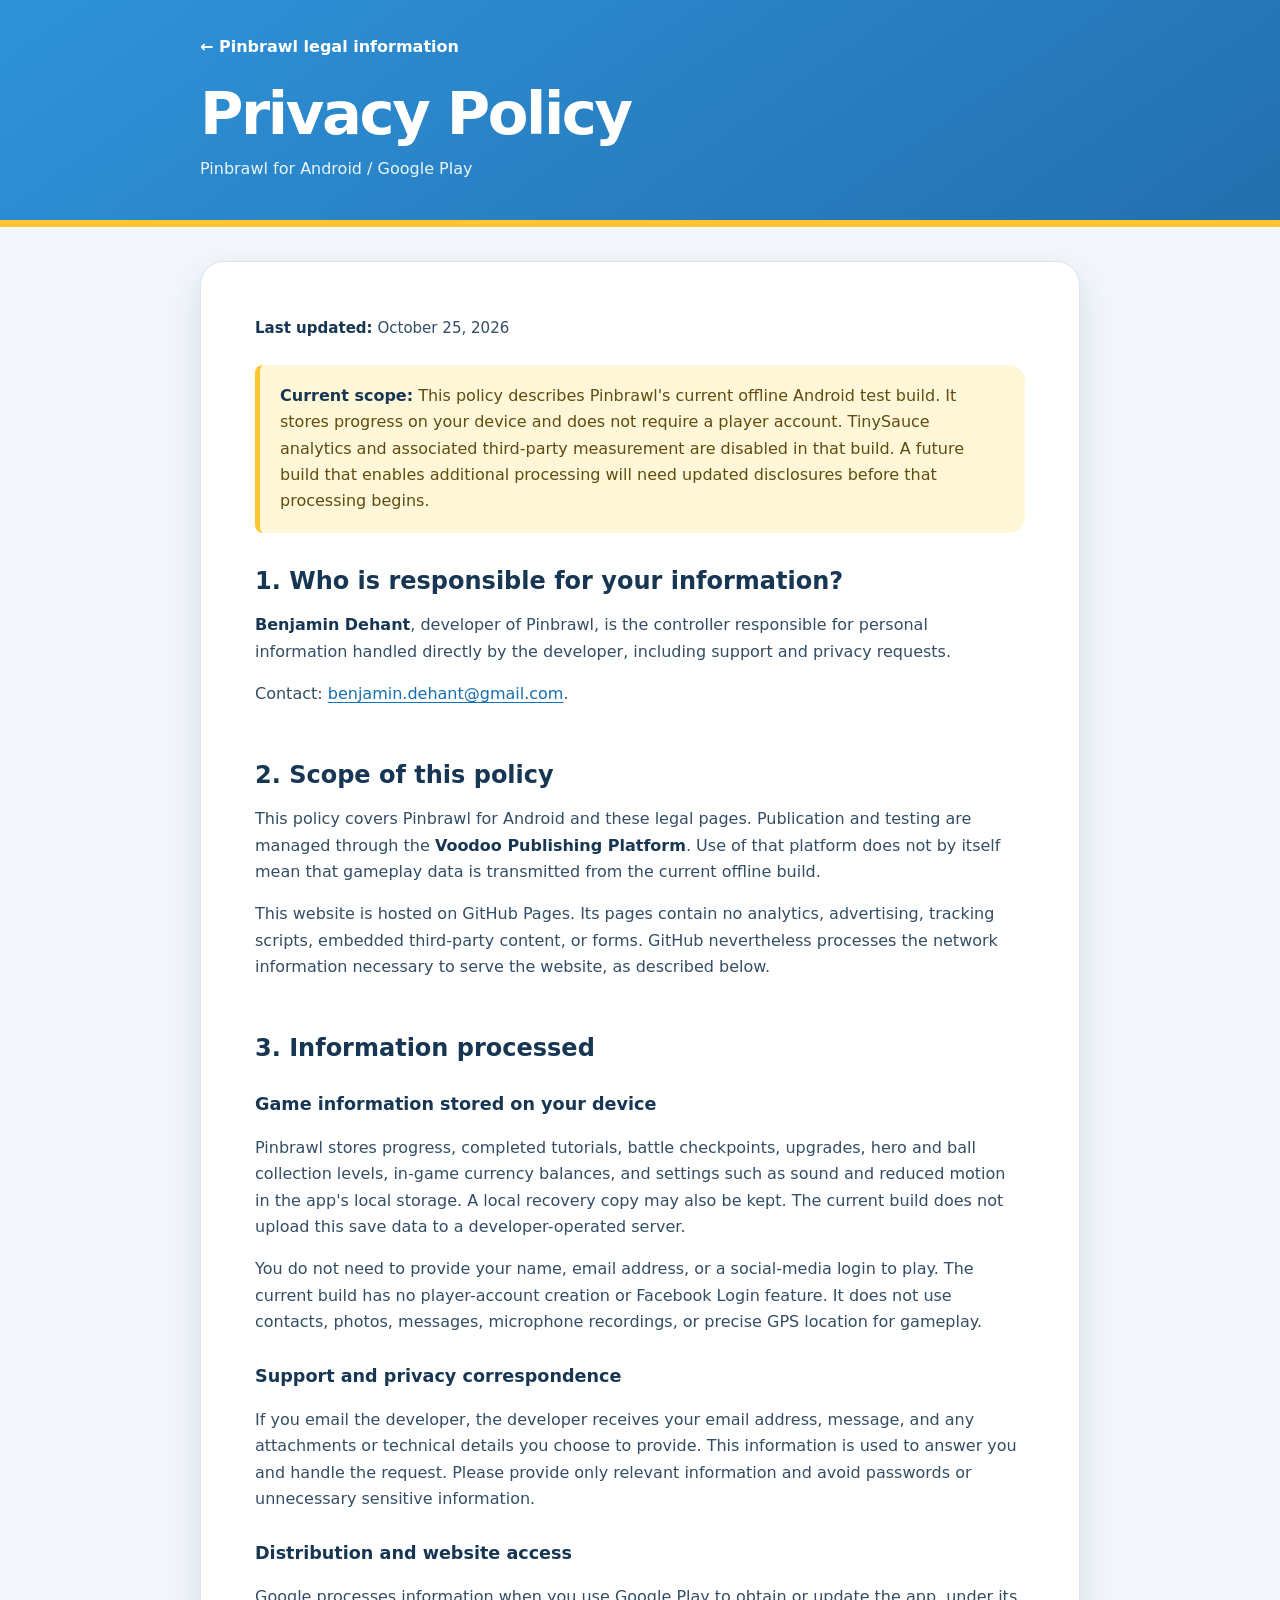
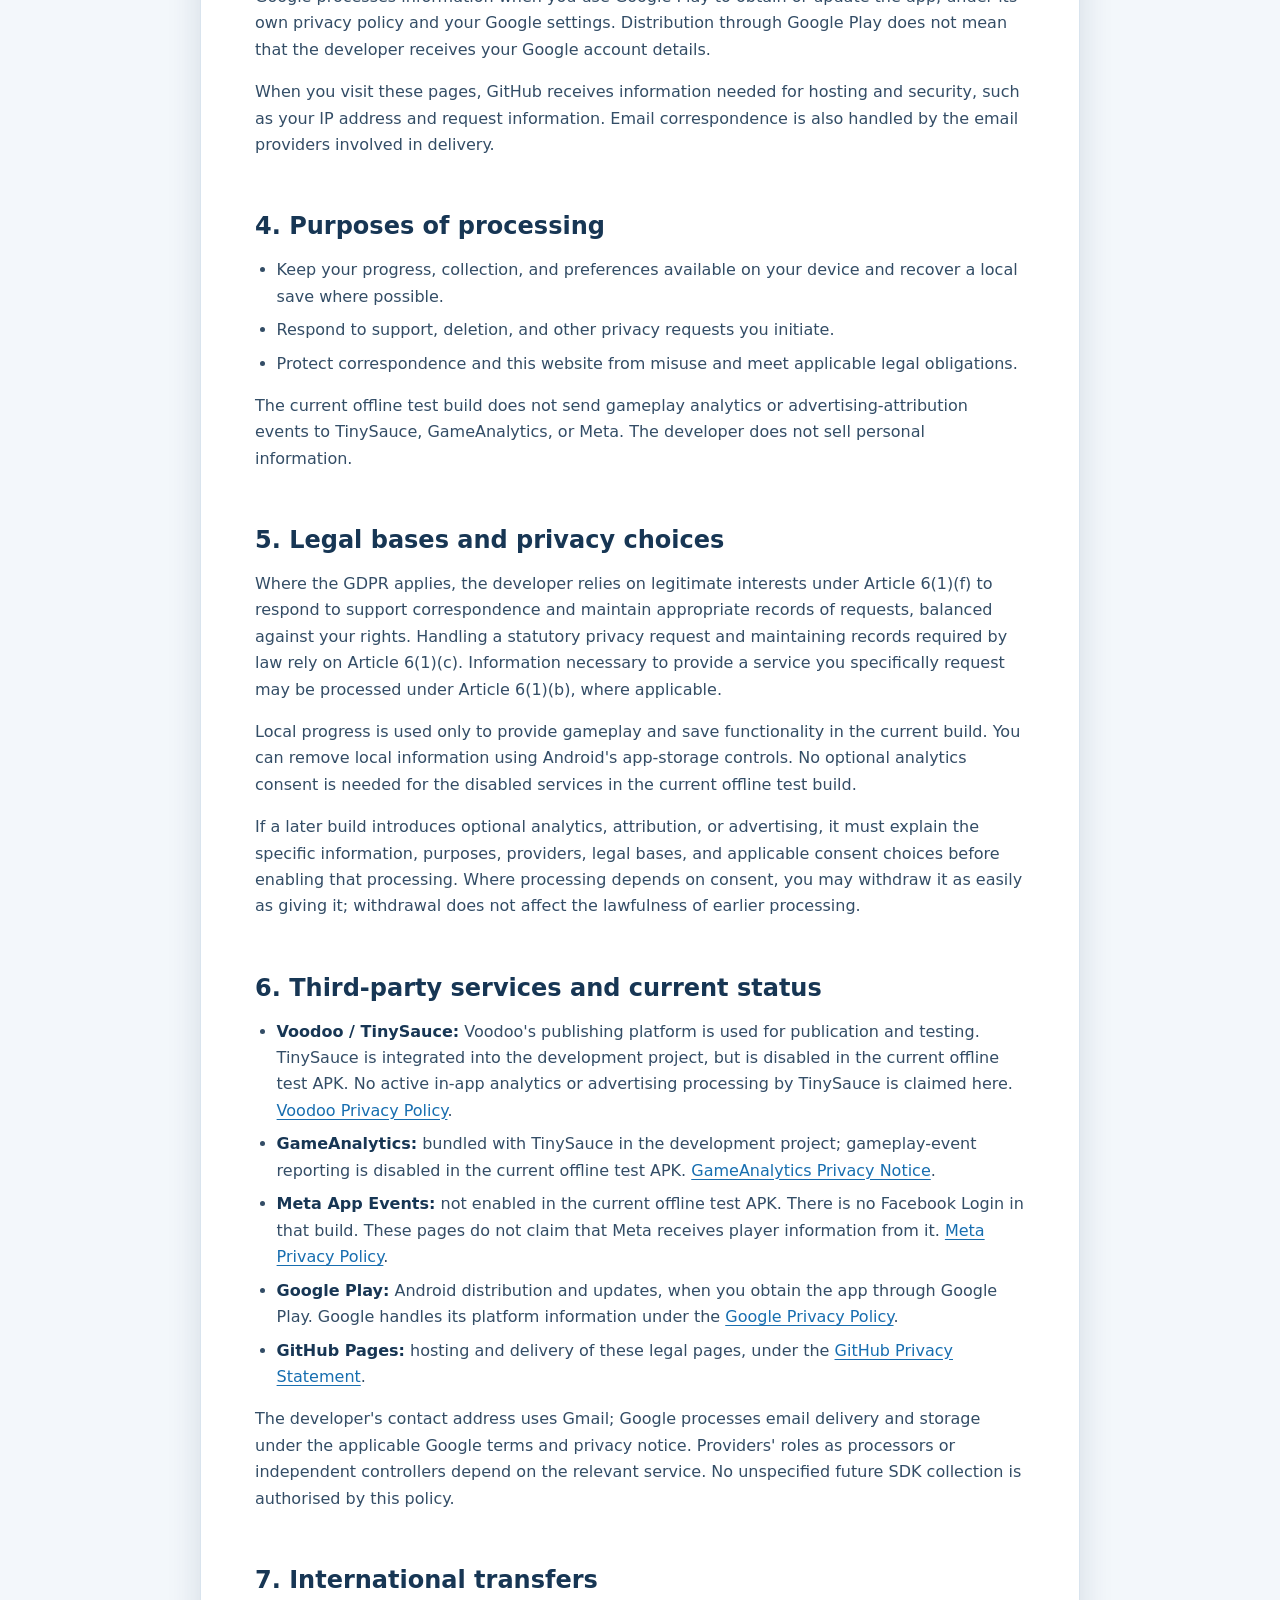
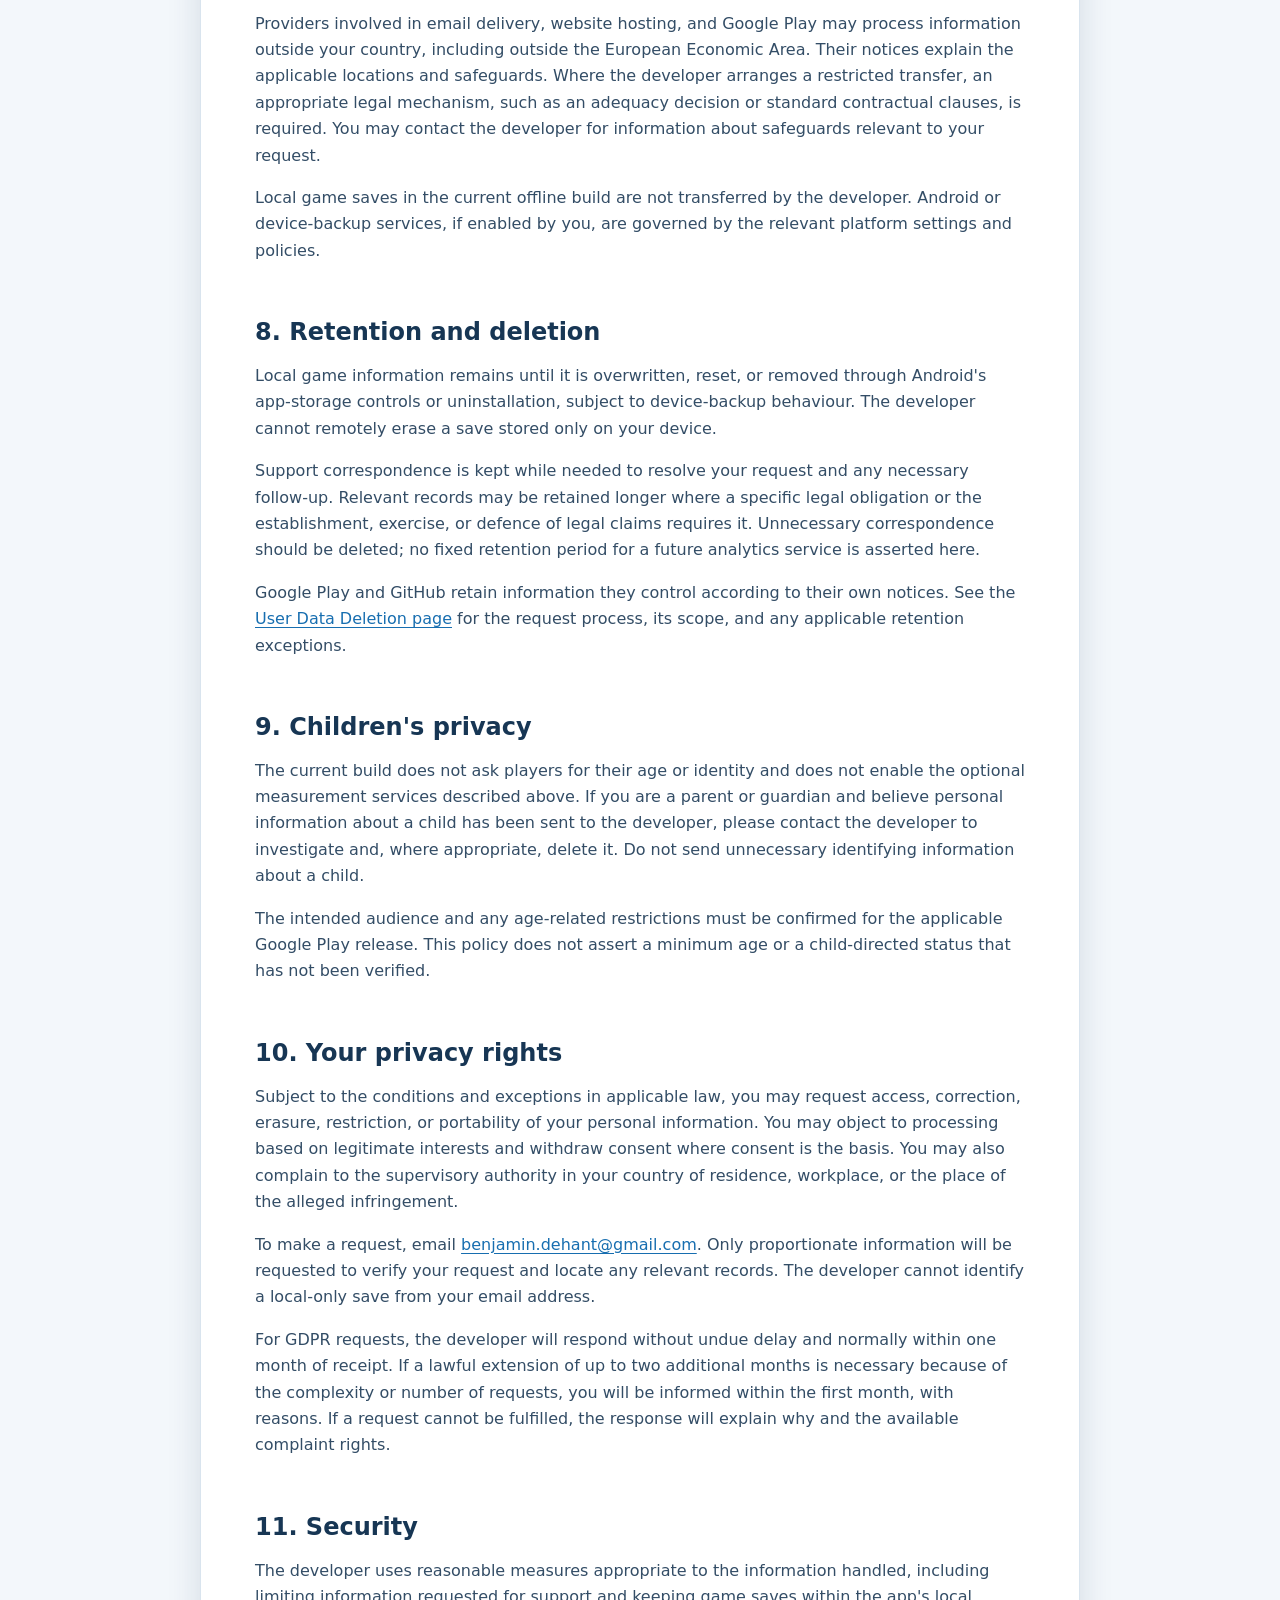
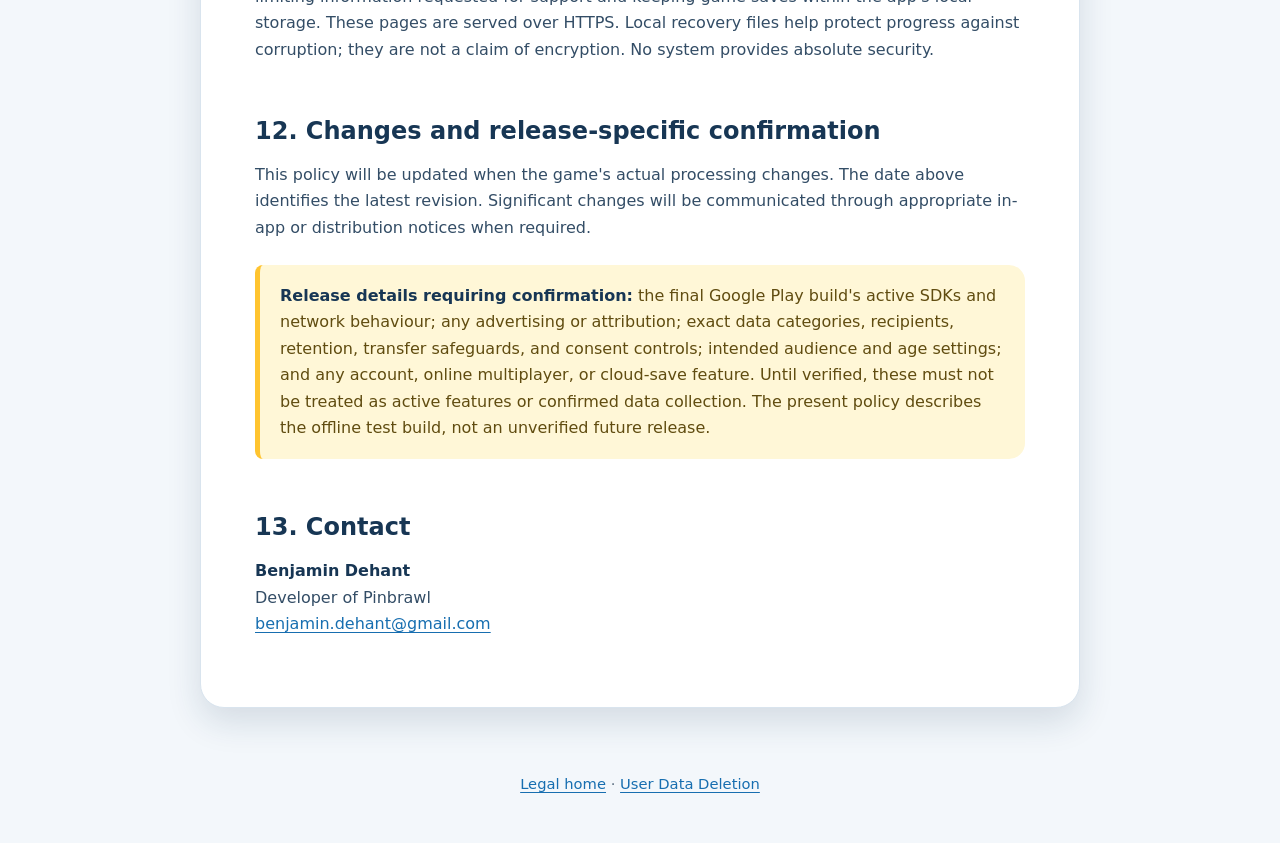
==== privacy/index.html @ a6e60c2f "Add Pinbrawl legal home, privacy policy and data deletion pages" ====
<!doctype html>
<html lang="en">
<head>
  <meta charset="utf-8">
  <meta name="viewport" content="width=device-width, initial-scale=1">
  <meta name="description" content="Privacy Policy for Pinbrawl, an Android game developed by Benjamin Dehant.">
  <title>Privacy Policy — Pinbrawl</title>
  <link rel="stylesheet" href="../styles.css">
  <link rel="canonical" href="https://bennybishop.github.io/Pinbrawl-Legal/privacy/">
</head>
<body>
  <a class="skip-link" href="#main">Skip to content</a>
  <header class="page-header"><div class="shell page-header__inner">
    <a class="back-link" href="../">← Pinbrawl legal information</a>
    <h1>Privacy Policy</h1><p>Pinbrawl for Android / Google Play</p>
  </div></header>
  <main id="main" class="shell"><article class="document">
    <p class="updated"><strong>Last updated:</strong> October 25, 2026</p>
    <div class="notice"><p><strong>Current scope:</strong> This policy describes Pinbrawl's current offline Android test build. It stores progress on your device and does not require a player account. TinySauce analytics and associated third-party measurement are disabled in that build. A future build that enables additional processing will need updated disclosures before that processing begins.</p></div>

    <h2>1. Who is responsible for your information?</h2>
    <p><strong>Benjamin Dehant</strong>, developer of Pinbrawl, is the controller responsible for personal information handled directly by the developer, including support and privacy requests.</p>
    <p>Contact: <a href="mailto:benjamin.dehant@gmail.com">benjamin.dehant@gmail.com</a>.</p>

    <h2>2. Scope of this policy</h2>
    <p>This policy covers Pinbrawl for Android and these legal pages. Publication and testing are managed through the <strong>Voodoo Publishing Platform</strong>. Use of that platform does not by itself mean that gameplay data is transmitted from the current offline build.</p>
    <p>This website is hosted on GitHub Pages. Its pages contain no analytics, advertising, tracking scripts, embedded third-party content, or forms. GitHub nevertheless processes the network information necessary to serve the website, as described below.</p>

    <h2>3. Information processed</h2>
    <h3>Game information stored on your device</h3>
    <p>Pinbrawl stores progress, completed tutorials, battle checkpoints, upgrades, hero and ball collection levels, in-game currency balances, and settings such as sound and reduced motion in the app's local storage. A local recovery copy may also be kept. The current build does not upload this save data to a developer-operated server.</p>
    <p>You do not need to provide your name, email address, or a social-media login to play. The current build has no player-account creation or Facebook Login feature. It does not use contacts, photos, messages, microphone recordings, or precise GPS location for gameplay.</p>
    <h3>Support and privacy correspondence</h3>
    <p>If you email the developer, the developer receives your email address, message, and any attachments or technical details you choose to provide. This information is used to answer you and handle the request. Please provide only relevant information and avoid passwords or unnecessary sensitive information.</p>
    <h3>Distribution and website access</h3>
    <p>Google processes information when you use Google Play to obtain or update the app, under its own privacy policy and your Google settings. Distribution through Google Play does not mean that the developer receives your Google account details.</p>
    <p>When you visit these pages, GitHub receives information needed for hosting and security, such as your IP address and request information. Email correspondence is also handled by the email providers involved in delivery.</p>

    <h2>4. Purposes of processing</h2>
    <ul>
      <li>Keep your progress, collection, and preferences available on your device and recover a local save where possible.</li>
      <li>Respond to support, deletion, and other privacy requests you initiate.</li>
      <li>Protect correspondence and this website from misuse and meet applicable legal obligations.</li>
    </ul>
    <p>The current offline test build does not send gameplay analytics or advertising-attribution events to TinySauce, GameAnalytics, or Meta. The developer does not sell personal information.</p>

    <h2>5. Legal bases and privacy choices</h2>
    <p>Where the GDPR applies, the developer relies on legitimate interests under Article 6(1)(f) to respond to support correspondence and maintain appropriate records of requests, balanced against your rights. Handling a statutory privacy request and maintaining records required by law rely on Article 6(1)(c). Information necessary to provide a service you specifically request may be processed under Article 6(1)(b), where applicable.</p>
    <p>Local progress is used only to provide gameplay and save functionality in the current build. You can remove local information using Android's app-storage controls. No optional analytics consent is needed for the disabled services in the current offline test build.</p>
    <p>If a later build introduces optional analytics, attribution, or advertising, it must explain the specific information, purposes, providers, legal bases, and applicable consent choices before enabling that processing. Where processing depends on consent, you may withdraw it as easily as giving it; withdrawal does not affect the lawfulness of earlier processing.</p>

    <h2>6. Third-party services and current status</h2>
    <ul>
      <li><strong>Voodoo / TinySauce:</strong> Voodoo's publishing platform is used for publication and testing. TinySauce is integrated into the development project, but is disabled in the current offline test APK. No active in-app analytics or advertising processing by TinySauce is claimed here. <a href="https://voodoo.io/privacy">Voodoo Privacy Policy</a>.</li>
      <li><strong>GameAnalytics:</strong> bundled with TinySauce in the development project; gameplay-event reporting is disabled in the current offline test APK. <a href="https://www.gameanalytics.com/trust/privacy-notice">GameAnalytics Privacy Notice</a>.</li>
      <li><strong>Meta App Events:</strong> not enabled in the current offline test APK. There is no Facebook Login in that build. These pages do not claim that Meta receives player information from it. <a href="https://www.facebook.com/privacy/policy/">Meta Privacy Policy</a>.</li>
      <li><strong>Google Play:</strong> Android distribution and updates, when you obtain the app through Google Play. Google handles its platform information under the <a href="https://policies.google.com/privacy">Google Privacy Policy</a>.</li>
      <li><strong>GitHub Pages:</strong> hosting and delivery of these legal pages, under the <a href="https://docs.github.com/en/site-policy/privacy-policies/github-general-privacy-statement">GitHub Privacy Statement</a>.</li>
    </ul>
    <p>The developer's contact address uses Gmail; Google processes email delivery and storage under the applicable Google terms and privacy notice. Providers' roles as processors or independent controllers depend on the relevant service. No unspecified future SDK collection is authorised by this policy.</p>

    <h2>7. International transfers</h2>
    <p>Providers involved in email delivery, website hosting, and Google Play may process information outside your country, including outside the European Economic Area. Their notices explain the applicable locations and safeguards. Where the developer arranges a restricted transfer, an appropriate legal mechanism, such as an adequacy decision or standard contractual clauses, is required. You may contact the developer for information about safeguards relevant to your request.</p>
    <p>Local game saves in the current offline build are not transferred by the developer. Android or device-backup services, if enabled by you, are governed by the relevant platform settings and policies.</p>

    <h2>8. Retention and deletion</h2>
    <p>Local game information remains until it is overwritten, reset, or removed through Android's app-storage controls or uninstallation, subject to device-backup behaviour. The developer cannot remotely erase a save stored only on your device.</p>
    <p>Support correspondence is kept while needed to resolve your request and any necessary follow-up. Relevant records may be retained longer where a specific legal obligation or the establishment, exercise, or defence of legal claims requires it. Unnecessary correspondence should be deleted; no fixed retention period for a future analytics service is asserted here.</p>
    <p>Google Play and GitHub retain information they control according to their own notices. See the <a href="../data-deletion/">User Data Deletion page</a> for the request process, its scope, and any applicable retention exceptions.</p>

    <h2>9. Children's privacy</h2>
    <p>The current build does not ask players for their age or identity and does not enable the optional measurement services described above. If you are a parent or guardian and believe personal information about a child has been sent to the developer, please contact the developer to investigate and, where appropriate, delete it. Do not send unnecessary identifying information about a child.</p>
    <p>The intended audience and any age-related restrictions must be confirmed for the applicable Google Play release. This policy does not assert a minimum age or a child-directed status that has not been verified.</p>

    <h2>10. Your privacy rights</h2>
    <p>Subject to the conditions and exceptions in applicable law, you may request access, correction, erasure, restriction, or portability of your personal information. You may object to processing based on legitimate interests and withdraw consent where consent is the basis. You may also complain to the supervisory authority in your country of residence, workplace, or the place of the alleged infringement.</p>
    <p>To make a request, email <a href="mailto:benjamin.dehant@gmail.com?subject=Pinbrawl%20Privacy%20Request">benjamin.dehant@gmail.com</a>. Only proportionate information will be requested to verify your request and locate any relevant records. The developer cannot identify a local-only save from your email address.</p>
    <p>For GDPR requests, the developer will respond without undue delay and normally within one month of receipt. If a lawful extension of up to two additional months is necessary because of the complexity or number of requests, you will be informed within the first month, with reasons. If a request cannot be fulfilled, the response will explain why and the available complaint rights.</p>

    <h2>11. Security</h2>
    <p>The developer uses reasonable measures appropriate to the information handled, including limiting information requested for support and keeping game saves within the app's local storage. These pages are served over HTTPS. Local recovery files help protect progress against corruption; they are not a claim of encryption. No system provides absolute security.</p>

    <h2>12. Changes and release-specific confirmation</h2>
    <p>This policy will be updated when the game's actual processing changes. The date above identifies the latest revision. Significant changes will be communicated through appropriate in-app or distribution notices when required.</p>
    <div class="notice"><p><strong>Release details requiring confirmation:</strong> the final Google Play build's active SDKs and network behaviour; any advertising or attribution; exact data categories, recipients, retention, transfer safeguards, and consent controls; intended audience and age settings; and any account, online multiplayer, or cloud-save feature. Until verified, these must not be treated as active features or confirmed data collection. The present policy describes the offline test build, not an unverified future release.</p></div>

    <h2>13. Contact</h2>
    <p><strong>Benjamin Dehant</strong><br>Developer of Pinbrawl<br><a href="mailto:benjamin.dehant@gmail.com">benjamin.dehant@gmail.com</a></p>
  </article></main>
  <footer class="shell footer"><p><a href="../">Legal home</a> · <a href="../data-deletion/">User Data Deletion</a></p></footer>
</body>
</html>
---- styles.css ----
:root {
  color-scheme: light;
  --sky: #2f93da;
  --sky-dark: #236fae;
  --slate: #173654;
  --slate-soft: #3f6288;
  --gold: #ffc42f;
  --gold-dark: #a66c00;
  --paper: #ffffff;
  --surface: #f3f7fb;
  --line: #d9e4ee;
  --muted: #5c6e80;
  --shadow: 0 14px 34px rgba(18, 54, 84, 0.14);
  font-family: Inter, ui-rounded, "Segoe UI", system-ui, -apple-system, BlinkMacSystemFont, sans-serif;
}

* { box-sizing: border-box; }

html { scroll-behavior: smooth; }

body {
  margin: 0;
  background: var(--surface);
  color: var(--slate);
  font-size: 16px;
  line-height: 1.65;
}

a { color: #176eb0; text-underline-offset: 0.18em; }
a:hover { color: #0e4f82; }
a:focus-visible { outline: 3px solid var(--gold); outline-offset: 4px; border-radius: 4px; }

.shell {
  width: min(880px, calc(100% - 36px));
  margin-inline: auto;
}

.hero {
  position: relative;
  overflow: hidden;
  min-height: 300px;
  display: grid;
  align-items: center;
  color: white;
  background:
    radial-gradient(circle at 82% 30%, rgba(255,255,255,.24) 0 5%, transparent 5.5%),
    radial-gradient(circle at 90% 30%, rgba(255,255,255,.18) 0 8%, transparent 8.5%),
    linear-gradient(150deg, var(--sky) 0%, var(--sky-dark) 100%);
}

.hero::after {
  content: "";
  position: absolute;
  width: 320px;
  height: 320px;
  right: -120px;
  bottom: -190px;
  border: 35px solid rgba(255, 196, 47, .8);
  border-radius: 50%;
  transform: rotate(-15deg);
}

.hero__content { position: relative; z-index: 1; padding-block: 64px; }
.eyebrow { margin: 0 0 10px; color: var(--gold); font-weight: 900; letter-spacing: .16em; }
h1 { margin: 0; font-size: clamp(2.4rem, 8vw, 4.7rem); line-height: 1; letter-spacing: -.04em; }
.hero__copy { max-width: 580px; margin: 24px 0 0; font-size: clamp(1.05rem, 3vw, 1.3rem); }

.cards { display: grid; gap: 18px; padding-block: 48px; }
.card {
  display: grid;
  grid-template-columns: auto 1fr auto;
  align-items: center;
  gap: 20px;
  padding: 24px;
  color: var(--slate);
  text-decoration: none;
  background: var(--paper);
  border: 1px solid var(--line);
  border-radius: 22px;
  box-shadow: var(--shadow);
  transition: transform .18s ease, box-shadow .18s ease;
}
.card:hover { color: var(--slate); transform: translateY(-3px); box-shadow: 0 20px 38px rgba(18, 54, 84, .18); }
.card__icon {
  display: grid;
  place-items: center;
  width: 56px;
  height: 56px;
  border-radius: 16px;
  background: var(--gold);
  color: var(--slate);
  font-size: 2rem;
  font-weight: 900;
  box-shadow: inset 0 -5px 0 rgba(166,108,0,.2);
}
.card strong { display: block; font-size: 1.25rem; }
.card small { display: block; color: var(--muted); font-size: .98rem; }
.card__arrow { font-size: 1.8rem; font-weight: 800; }

.page-header {
  color: white;
  background: linear-gradient(145deg, var(--sky), var(--sky-dark));
  border-bottom: 7px solid var(--gold);
}
.page-header__inner { padding-block: 34px 38px; }
.back-link { display: inline-block; margin-bottom: 24px; color: white; font-weight: 750; text-decoration: none; }
.back-link:hover { color: #fff7d3; }
.page-header h1 { font-size: clamp(2.1rem, 7vw, 3.7rem); }
.page-header p { margin: 12px 0 0; color: #eaf6ff; }

.document {
  margin-block: 34px 48px;
  padding: clamp(24px, 6vw, 54px);
  background: var(--paper);
  border: 1px solid var(--line);
  border-radius: 24px;
  box-shadow: var(--shadow);
}
.document h2 { margin: 2.2em 0 .5em; font-size: 1.5rem; line-height: 1.25; }
.document h2:first-of-type { margin-top: 1.4em; }
.document h3 { margin: 1.5em 0 .4em; font-size: 1.1rem; }
.document p, .document li { color: #334d66; }
.document li + li { margin-top: .45em; }
.document ul, .document ol { padding-left: 1.35em; }
.document strong { color: var(--slate); }
.updated { margin: 0; color: var(--muted); font-size: .94rem; }
.notice {
  margin: 24px 0;
  padding: 18px 20px;
  background: #fff7d7;
  border-left: 5px solid var(--gold);
  border-radius: 8px 16px 16px 8px;
}
.notice p { margin: 0; color: #604c10; }
.button {
  display: inline-block;
  margin: 12px 0;
  padding: 14px 20px;
  border-radius: 14px;
  color: var(--slate);
  background: var(--gold);
  box-shadow: inset 0 -4px 0 rgba(166,108,0,.22);
  font-weight: 850;
  text-decoration: none;
}
.button:hover { color: var(--slate); background: #ffd258; }

.footer { padding-block: 12px 42px; color: var(--muted); text-align: center; font-size: .92rem; }
.footer p { margin: 4px; }

@media (max-width: 560px) {
  .hero { min-height: 260px; }
  .hero__content { padding-block: 48px; }
  .card { grid-template-columns: auto 1fr; padding: 20px; gap: 16px; }
  .card__arrow { display: none; }
  .document { border-radius: 18px; }
}

@media (prefers-reduced-motion: reduce) {
  html { scroll-behavior: auto; }
  .card { transition: none; }
}

.skip-link{position:absolute;left:12px;top:-80px;z-index:10;background:white;padding:10px 16px}.skip-link:focus{top:12px}
.document a{overflow-wrap:anywhere}
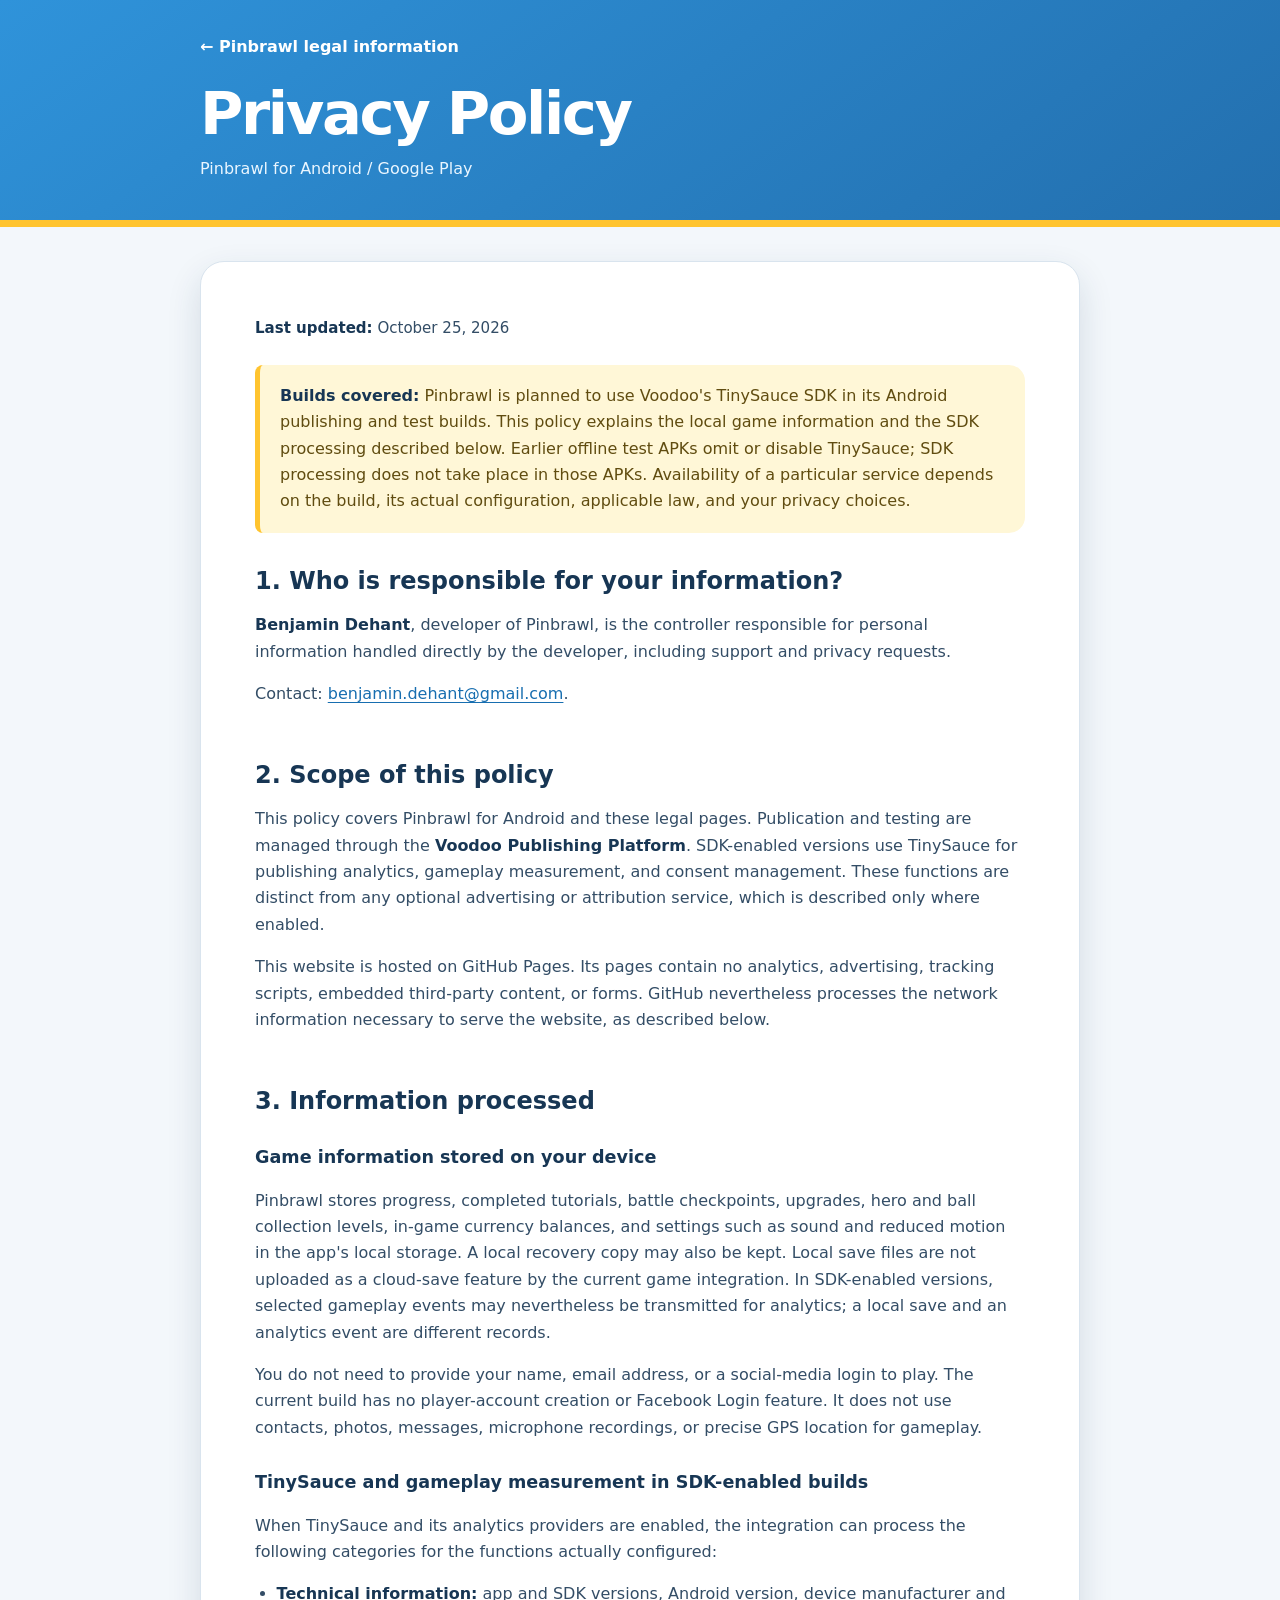
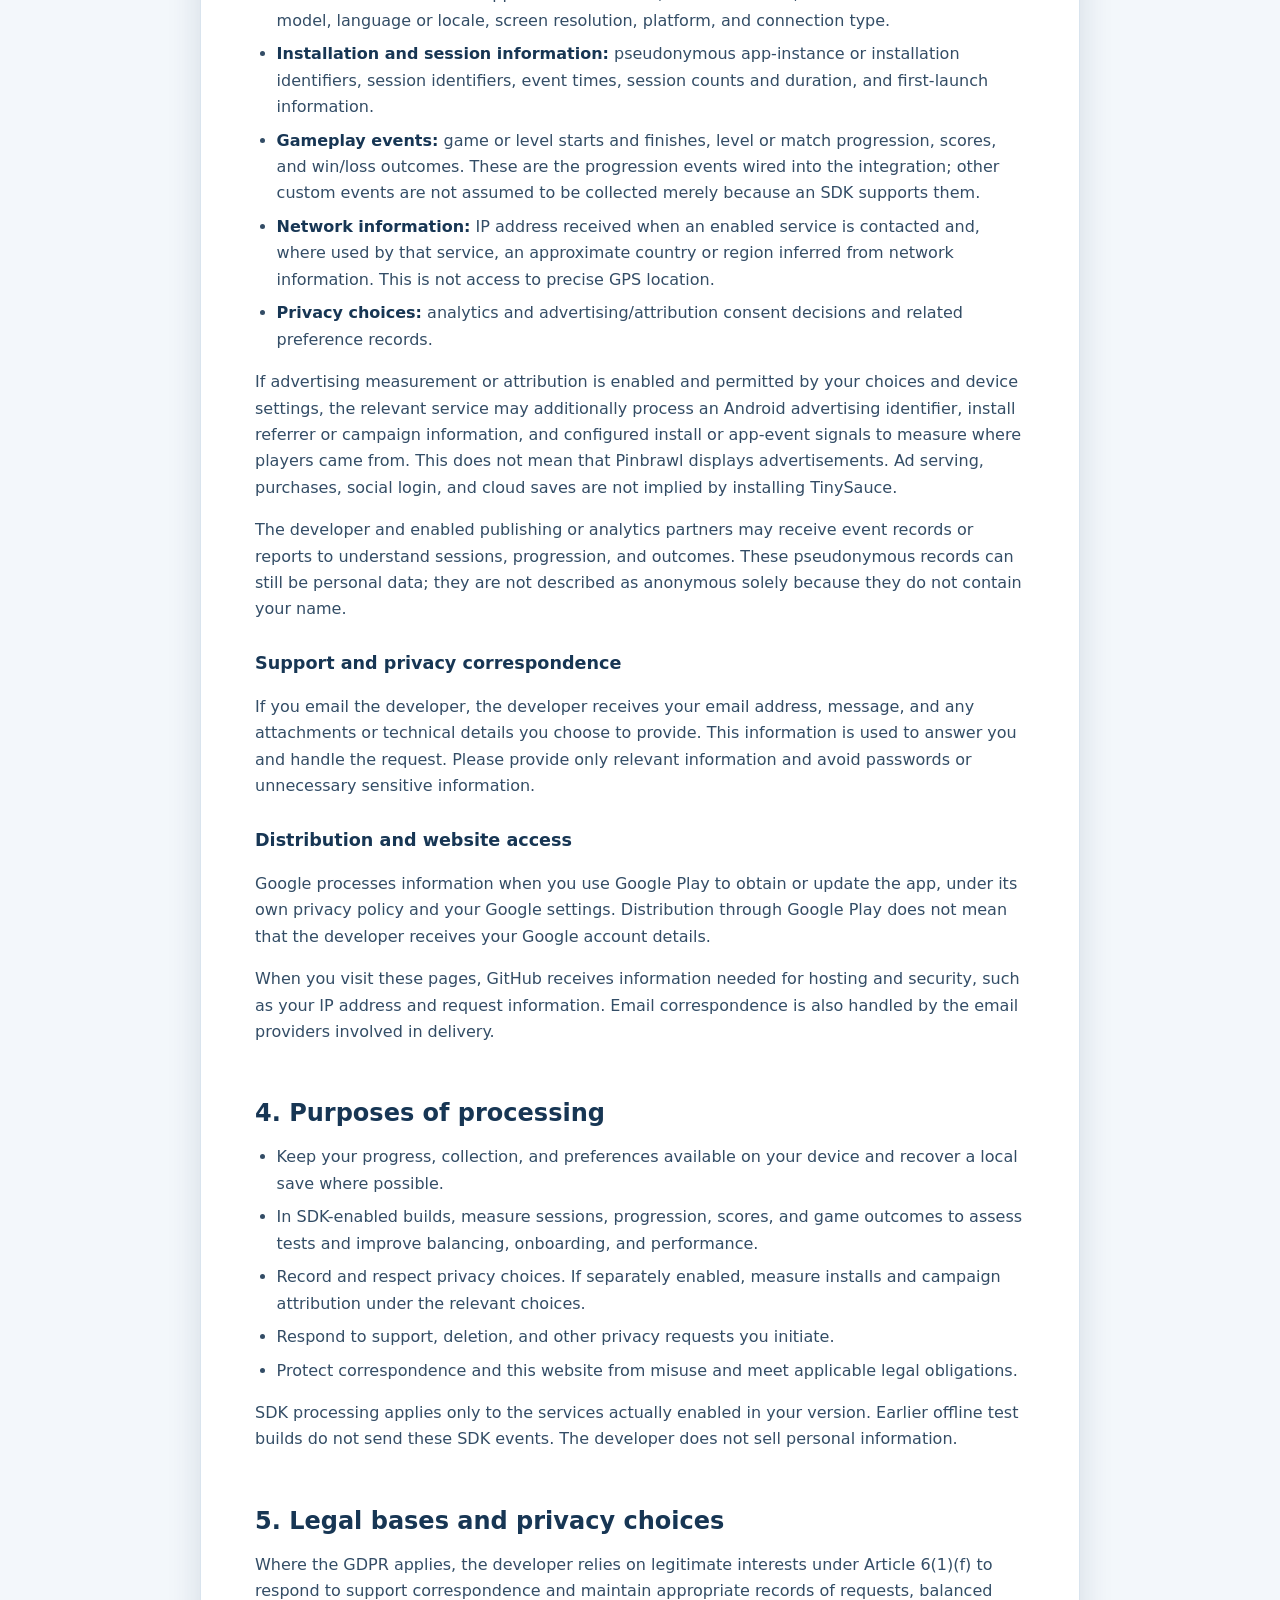
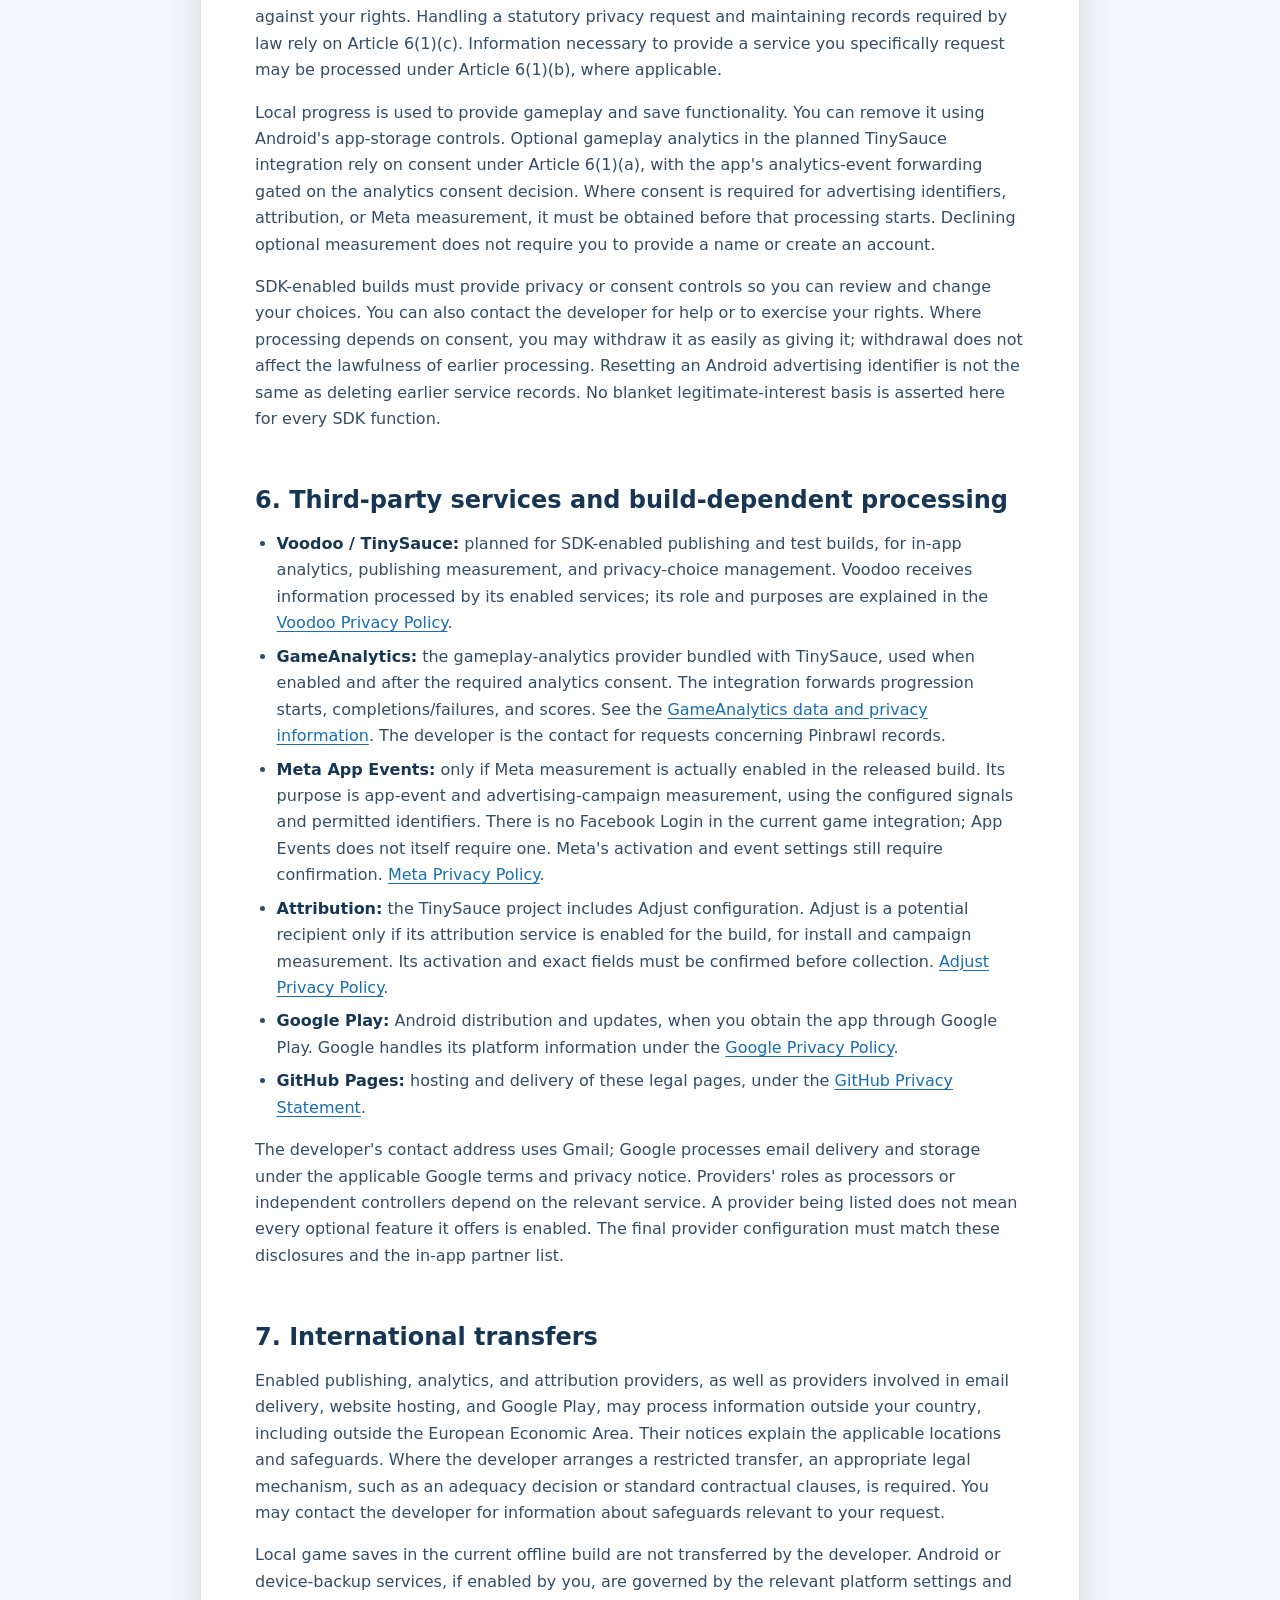
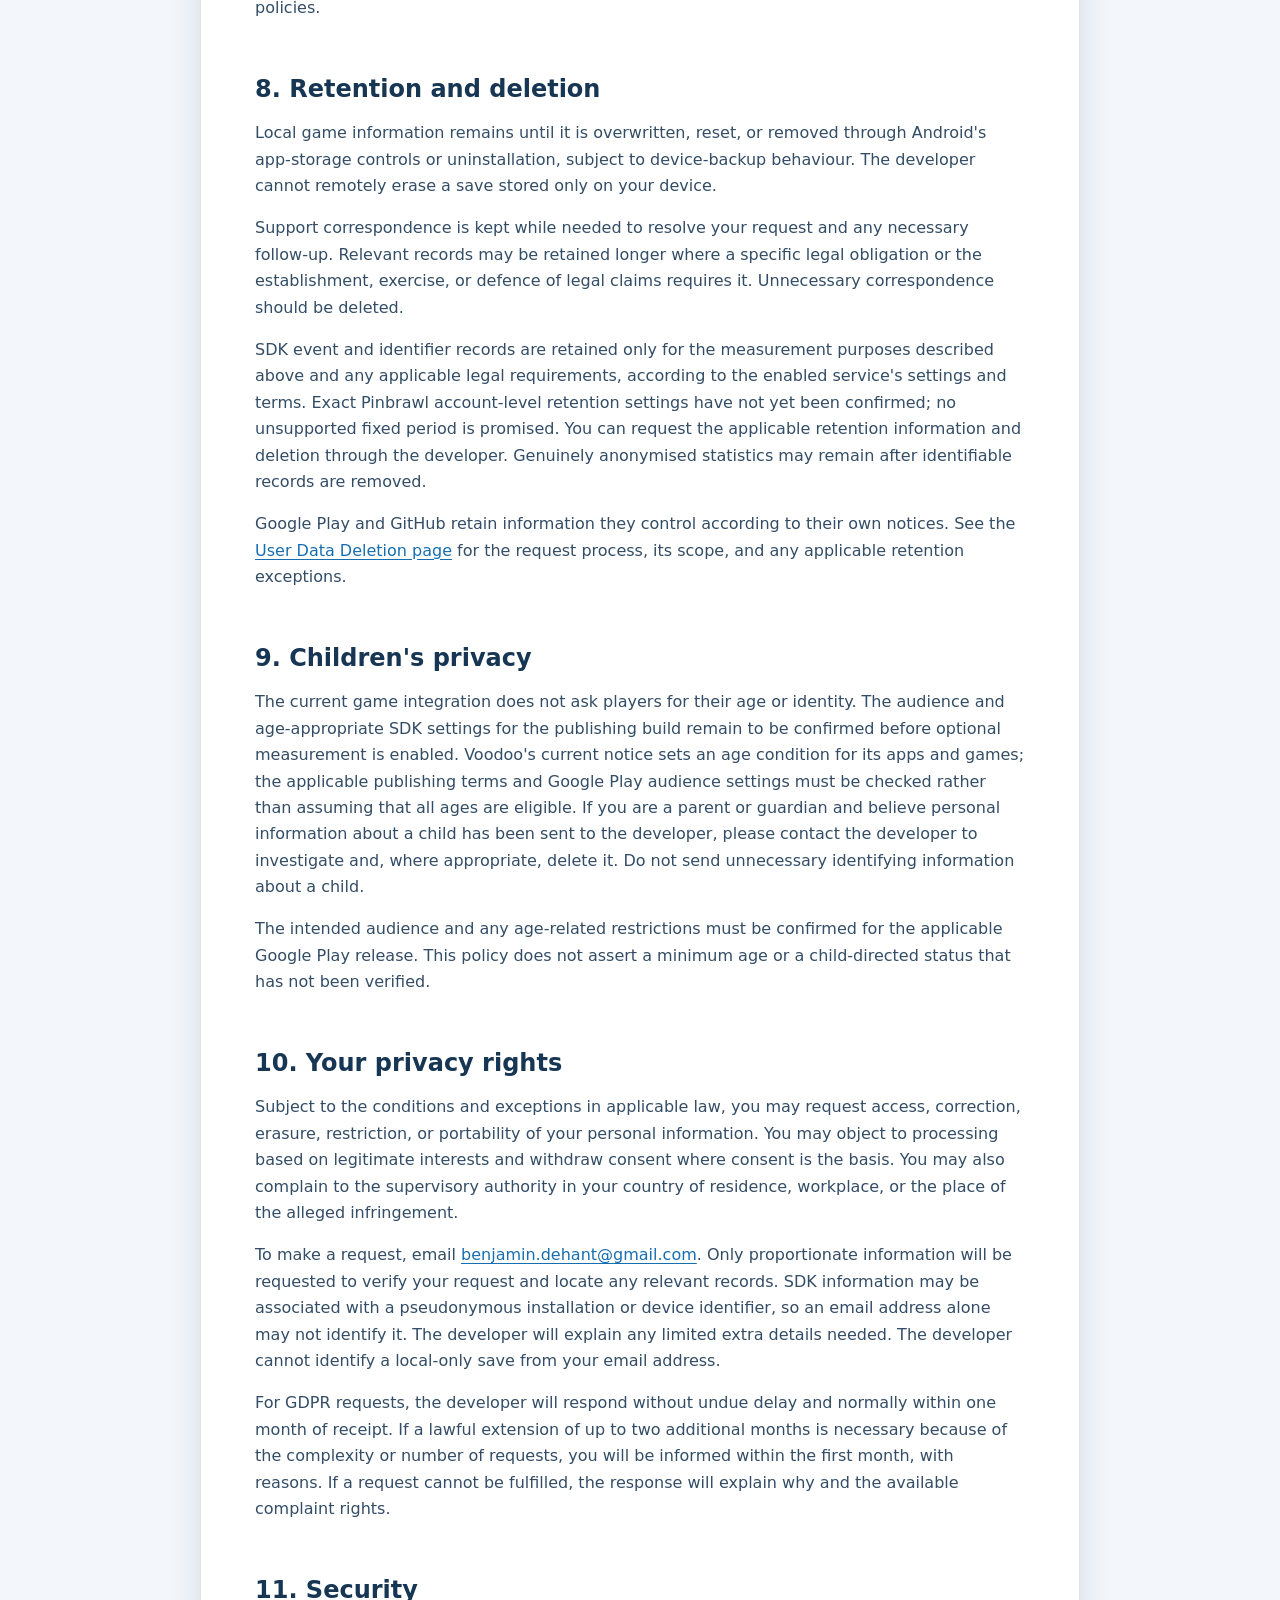
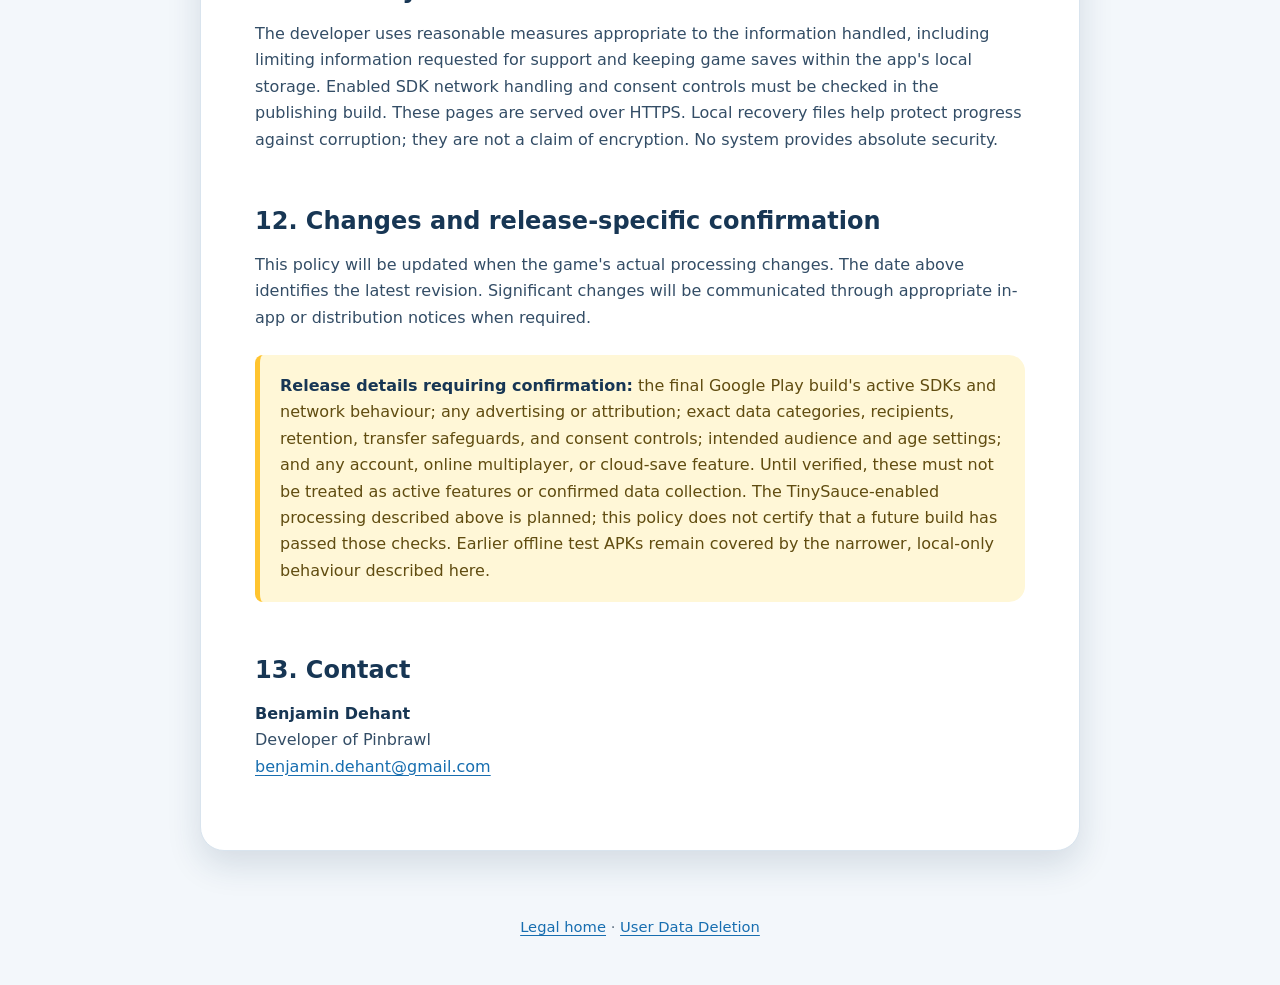
==== commit d595431c: "Cover planned TinySauce activation and provider data deletion" ====
--- a/privacy/index.html
+++ b/privacy/index.html
@@ -16,20 +16,31 @@
   </div></header>
   <main id="main" class="shell"><article class="document">
     <p class="updated"><strong>Last updated:</strong> October 25, 2026</p>
-    <div class="notice"><p><strong>Current scope:</strong> This policy describes Pinbrawl's current offline Android test build. It stores progress on your device and does not require a player account. TinySauce analytics and associated third-party measurement are disabled in that build. A future build that enables additional processing will need updated disclosures before that processing begins.</p></div>
+    <div class="notice"><p><strong>Builds covered:</strong> Pinbrawl is planned to use Voodoo's TinySauce SDK in its Android publishing and test builds. This policy explains the local game information and the SDK processing described below. Earlier offline test APKs omit or disable TinySauce; SDK processing does not take place in those APKs. Availability of a particular service depends on the build, its actual configuration, applicable law, and your privacy choices.</p></div>
 
     <h2>1. Who is responsible for your information?</h2>
     <p><strong>Benjamin Dehant</strong>, developer of Pinbrawl, is the controller responsible for personal information handled directly by the developer, including support and privacy requests.</p>
     <p>Contact: <a href="mailto:benjamin.dehant@gmail.com">benjamin.dehant@gmail.com</a>.</p>
 
     <h2>2. Scope of this policy</h2>
-    <p>This policy covers Pinbrawl for Android and these legal pages. Publication and testing are managed through the <strong>Voodoo Publishing Platform</strong>. Use of that platform does not by itself mean that gameplay data is transmitted from the current offline build.</p>
+    <p>This policy covers Pinbrawl for Android and these legal pages. Publication and testing are managed through the <strong>Voodoo Publishing Platform</strong>. SDK-enabled versions use TinySauce for publishing analytics, gameplay measurement, and consent management. These functions are distinct from any optional advertising or attribution service, which is described only where enabled.</p>
     <p>This website is hosted on GitHub Pages. Its pages contain no analytics, advertising, tracking scripts, embedded third-party content, or forms. GitHub nevertheless processes the network information necessary to serve the website, as described below.</p>
 
     <h2>3. Information processed</h2>
     <h3>Game information stored on your device</h3>
-    <p>Pinbrawl stores progress, completed tutorials, battle checkpoints, upgrades, hero and ball collection levels, in-game currency balances, and settings such as sound and reduced motion in the app's local storage. A local recovery copy may also be kept. The current build does not upload this save data to a developer-operated server.</p>
+    <p>Pinbrawl stores progress, completed tutorials, battle checkpoints, upgrades, hero and ball collection levels, in-game currency balances, and settings such as sound and reduced motion in the app's local storage. A local recovery copy may also be kept. Local save files are not uploaded as a cloud-save feature by the current game integration. In SDK-enabled versions, selected gameplay events may nevertheless be transmitted for analytics; a local save and an analytics event are different records.</p>
     <p>You do not need to provide your name, email address, or a social-media login to play. The current build has no player-account creation or Facebook Login feature. It does not use contacts, photos, messages, microphone recordings, or precise GPS location for gameplay.</p>
+    <h3>TinySauce and gameplay measurement in SDK-enabled builds</h3>
+    <p>When TinySauce and its analytics providers are enabled, the integration can process the following categories for the functions actually configured:</p>
+    <ul>
+      <li><strong>Technical information:</strong> app and SDK versions, Android version, device manufacturer and model, language or locale, screen resolution, platform, and connection type.</li>
+      <li><strong>Installation and session information:</strong> pseudonymous app-instance or installation identifiers, session identifiers, event times, session counts and duration, and first-launch information.</li>
+      <li><strong>Gameplay events:</strong> game or level starts and finishes, level or match progression, scores, and win/loss outcomes. These are the progression events wired into the integration; other custom events are not assumed to be collected merely because an SDK supports them.</li>
+      <li><strong>Network information:</strong> IP address received when an enabled service is contacted and, where used by that service, an approximate country or region inferred from network information. This is not access to precise GPS location.</li>
+      <li><strong>Privacy choices:</strong> analytics and advertising/attribution consent decisions and related preference records.</li>
+    </ul>
+    <p>If advertising measurement or attribution is enabled and permitted by your choices and device settings, the relevant service may additionally process an Android advertising identifier, install referrer or campaign information, and configured install or app-event signals to measure where players came from. This does not mean that Pinbrawl displays advertisements. Ad serving, purchases, social login, and cloud saves are not implied by installing TinySauce.</p>
+    <p>The developer and enabled publishing or analytics partners may receive event records or reports to understand sessions, progression, and outcomes. These pseudonymous records can still be personal data; they are not described as anonymous solely because they do not contain your name.</p>
     <h3>Support and privacy correspondence</h3>
     <p>If you email the developer, the developer receives your email address, message, and any attachments or technical details you choose to provide. This information is used to answer you and handle the request. Please provide only relevant information and avoid passwords or unnecessary sensitive information.</p>
     <h3>Distribution and website access</h3>
@@ -39,50 +50,54 @@
     <h2>4. Purposes of processing</h2>
     <ul>
       <li>Keep your progress, collection, and preferences available on your device and recover a local save where possible.</li>
+      <li>In SDK-enabled builds, measure sessions, progression, scores, and game outcomes to assess tests and improve balancing, onboarding, and performance.</li>
+      <li>Record and respect privacy choices. If separately enabled, measure installs and campaign attribution under the relevant choices.</li>
       <li>Respond to support, deletion, and other privacy requests you initiate.</li>
       <li>Protect correspondence and this website from misuse and meet applicable legal obligations.</li>
     </ul>
-    <p>The current offline test build does not send gameplay analytics or advertising-attribution events to TinySauce, GameAnalytics, or Meta. The developer does not sell personal information.</p>
+    <p>SDK processing applies only to the services actually enabled in your version. Earlier offline test builds do not send these SDK events. The developer does not sell personal information.</p>
 
     <h2>5. Legal bases and privacy choices</h2>
     <p>Where the GDPR applies, the developer relies on legitimate interests under Article 6(1)(f) to respond to support correspondence and maintain appropriate records of requests, balanced against your rights. Handling a statutory privacy request and maintaining records required by law rely on Article 6(1)(c). Information necessary to provide a service you specifically request may be processed under Article 6(1)(b), where applicable.</p>
-    <p>Local progress is used only to provide gameplay and save functionality in the current build. You can remove local information using Android's app-storage controls. No optional analytics consent is needed for the disabled services in the current offline test build.</p>
-    <p>If a later build introduces optional analytics, attribution, or advertising, it must explain the specific information, purposes, providers, legal bases, and applicable consent choices before enabling that processing. Where processing depends on consent, you may withdraw it as easily as giving it; withdrawal does not affect the lawfulness of earlier processing.</p>
+    <p>Local progress is used to provide gameplay and save functionality. You can remove it using Android's app-storage controls. Optional gameplay analytics in the planned TinySauce integration rely on consent under Article 6(1)(a), with the app's analytics-event forwarding gated on the analytics consent decision. Where consent is required for advertising identifiers, attribution, or Meta measurement, it must be obtained before that processing starts. Declining optional measurement does not require you to provide a name or create an account.</p>
+    <p>SDK-enabled builds must provide privacy or consent controls so you can review and change your choices. You can also contact the developer for help or to exercise your rights. Where processing depends on consent, you may withdraw it as easily as giving it; withdrawal does not affect the lawfulness of earlier processing. Resetting an Android advertising identifier is not the same as deleting earlier service records. No blanket legitimate-interest basis is asserted here for every SDK function.</p>
 
-    <h2>6. Third-party services and current status</h2>
+    <h2>6. Third-party services and build-dependent processing</h2>
     <ul>
-      <li><strong>Voodoo / TinySauce:</strong> Voodoo's publishing platform is used for publication and testing. TinySauce is integrated into the development project, but is disabled in the current offline test APK. No active in-app analytics or advertising processing by TinySauce is claimed here. <a href="https://voodoo.io/privacy">Voodoo Privacy Policy</a>.</li>
-      <li><strong>GameAnalytics:</strong> bundled with TinySauce in the development project; gameplay-event reporting is disabled in the current offline test APK. <a href="https://www.gameanalytics.com/trust/privacy-notice">GameAnalytics Privacy Notice</a>.</li>
-      <li><strong>Meta App Events:</strong> not enabled in the current offline test APK. There is no Facebook Login in that build. These pages do not claim that Meta receives player information from it. <a href="https://www.facebook.com/privacy/policy/">Meta Privacy Policy</a>.</li>
+      <li><strong>Voodoo / TinySauce:</strong> planned for SDK-enabled publishing and test builds, for in-app analytics, publishing measurement, and privacy-choice management. Voodoo receives information processed by its enabled services; its role and purposes are explained in the <a href="https://voodoo.io/privacy">Voodoo Privacy Policy</a>.</li>
+      <li><strong>GameAnalytics:</strong> the gameplay-analytics provider bundled with TinySauce, used when enabled and after the required analytics consent. The integration forwards progression starts, completions/failures, and scores. See the <a href="https://www.gameanalytics.com/trust/privacy-faq">GameAnalytics data and privacy information</a>. The developer is the contact for requests concerning Pinbrawl records.</li>
+      <li><strong>Meta App Events:</strong> only if Meta measurement is actually enabled in the released build. Its purpose is app-event and advertising-campaign measurement, using the configured signals and permitted identifiers. There is no Facebook Login in the current game integration; App Events does not itself require one. Meta's activation and event settings still require confirmation. <a href="https://www.facebook.com/privacy/policy/">Meta Privacy Policy</a>.</li>
+      <li><strong>Attribution:</strong> the TinySauce project includes Adjust configuration. Adjust is a potential recipient only if its attribution service is enabled for the build, for install and campaign measurement. Its activation and exact fields must be confirmed before collection. <a href="https://www.adjust.com/terms/privacy-policy/">Adjust Privacy Policy</a>.</li>
       <li><strong>Google Play:</strong> Android distribution and updates, when you obtain the app through Google Play. Google handles its platform information under the <a href="https://policies.google.com/privacy">Google Privacy Policy</a>.</li>
       <li><strong>GitHub Pages:</strong> hosting and delivery of these legal pages, under the <a href="https://docs.github.com/en/site-policy/privacy-policies/github-general-privacy-statement">GitHub Privacy Statement</a>.</li>
     </ul>
-    <p>The developer's contact address uses Gmail; Google processes email delivery and storage under the applicable Google terms and privacy notice. Providers' roles as processors or independent controllers depend on the relevant service. No unspecified future SDK collection is authorised by this policy.</p>
+    <p>The developer's contact address uses Gmail; Google processes email delivery and storage under the applicable Google terms and privacy notice. Providers' roles as processors or independent controllers depend on the relevant service. A provider being listed does not mean every optional feature it offers is enabled. The final provider configuration must match these disclosures and the in-app partner list.</p>
 
     <h2>7. International transfers</h2>
-    <p>Providers involved in email delivery, website hosting, and Google Play may process information outside your country, including outside the European Economic Area. Their notices explain the applicable locations and safeguards. Where the developer arranges a restricted transfer, an appropriate legal mechanism, such as an adequacy decision or standard contractual clauses, is required. You may contact the developer for information about safeguards relevant to your request.</p>
+    <p>Enabled publishing, analytics, and attribution providers, as well as providers involved in email delivery, website hosting, and Google Play, may process information outside your country, including outside the European Economic Area. Their notices explain the applicable locations and safeguards. Where the developer arranges a restricted transfer, an appropriate legal mechanism, such as an adequacy decision or standard contractual clauses, is required. You may contact the developer for information about safeguards relevant to your request.</p>
     <p>Local game saves in the current offline build are not transferred by the developer. Android or device-backup services, if enabled by you, are governed by the relevant platform settings and policies.</p>
 
     <h2>8. Retention and deletion</h2>
     <p>Local game information remains until it is overwritten, reset, or removed through Android's app-storage controls or uninstallation, subject to device-backup behaviour. The developer cannot remotely erase a save stored only on your device.</p>
-    <p>Support correspondence is kept while needed to resolve your request and any necessary follow-up. Relevant records may be retained longer where a specific legal obligation or the establishment, exercise, or defence of legal claims requires it. Unnecessary correspondence should be deleted; no fixed retention period for a future analytics service is asserted here.</p>
+    <p>Support correspondence is kept while needed to resolve your request and any necessary follow-up. Relevant records may be retained longer where a specific legal obligation or the establishment, exercise, or defence of legal claims requires it. Unnecessary correspondence should be deleted.</p>
+    <p>SDK event and identifier records are retained only for the measurement purposes described above and any applicable legal requirements, according to the enabled service's settings and terms. Exact Pinbrawl account-level retention settings have not yet been confirmed; no unsupported fixed period is promised. You can request the applicable retention information and deletion through the developer. Genuinely anonymised statistics may remain after identifiable records are removed.</p>
     <p>Google Play and GitHub retain information they control according to their own notices. See the <a href="../data-deletion/">User Data Deletion page</a> for the request process, its scope, and any applicable retention exceptions.</p>
 
     <h2>9. Children's privacy</h2>
-    <p>The current build does not ask players for their age or identity and does not enable the optional measurement services described above. If you are a parent or guardian and believe personal information about a child has been sent to the developer, please contact the developer to investigate and, where appropriate, delete it. Do not send unnecessary identifying information about a child.</p>
+    <p>The current game integration does not ask players for their age or identity. The audience and age-appropriate SDK settings for the publishing build remain to be confirmed before optional measurement is enabled. Voodoo's current notice sets an age condition for its apps and games; the applicable publishing terms and Google Play audience settings must be checked rather than assuming that all ages are eligible. If you are a parent or guardian and believe personal information about a child has been sent to the developer, please contact the developer to investigate and, where appropriate, delete it. Do not send unnecessary identifying information about a child.</p>
     <p>The intended audience and any age-related restrictions must be confirmed for the applicable Google Play release. This policy does not assert a minimum age or a child-directed status that has not been verified.</p>
 
     <h2>10. Your privacy rights</h2>
     <p>Subject to the conditions and exceptions in applicable law, you may request access, correction, erasure, restriction, or portability of your personal information. You may object to processing based on legitimate interests and withdraw consent where consent is the basis. You may also complain to the supervisory authority in your country of residence, workplace, or the place of the alleged infringement.</p>
-    <p>To make a request, email <a href="mailto:benjamin.dehant@gmail.com?subject=Pinbrawl%20Privacy%20Request">benjamin.dehant@gmail.com</a>. Only proportionate information will be requested to verify your request and locate any relevant records. The developer cannot identify a local-only save from your email address.</p>
+    <p>To make a request, email <a href="mailto:benjamin.dehant@gmail.com?subject=Pinbrawl%20Privacy%20Request">benjamin.dehant@gmail.com</a>. Only proportionate information will be requested to verify your request and locate any relevant records. SDK information may be associated with a pseudonymous installation or device identifier, so an email address alone may not identify it. The developer will explain any limited extra details needed. The developer cannot identify a local-only save from your email address.</p>
     <p>For GDPR requests, the developer will respond without undue delay and normally within one month of receipt. If a lawful extension of up to two additional months is necessary because of the complexity or number of requests, you will be informed within the first month, with reasons. If a request cannot be fulfilled, the response will explain why and the available complaint rights.</p>
 
     <h2>11. Security</h2>
-    <p>The developer uses reasonable measures appropriate to the information handled, including limiting information requested for support and keeping game saves within the app's local storage. These pages are served over HTTPS. Local recovery files help protect progress against corruption; they are not a claim of encryption. No system provides absolute security.</p>
+    <p>The developer uses reasonable measures appropriate to the information handled, including limiting information requested for support and keeping game saves within the app's local storage. Enabled SDK network handling and consent controls must be checked in the publishing build. These pages are served over HTTPS. Local recovery files help protect progress against corruption; they are not a claim of encryption. No system provides absolute security.</p>
 
     <h2>12. Changes and release-specific confirmation</h2>
     <p>This policy will be updated when the game's actual processing changes. The date above identifies the latest revision. Significant changes will be communicated through appropriate in-app or distribution notices when required.</p>
-    <div class="notice"><p><strong>Release details requiring confirmation:</strong> the final Google Play build's active SDKs and network behaviour; any advertising or attribution; exact data categories, recipients, retention, transfer safeguards, and consent controls; intended audience and age settings; and any account, online multiplayer, or cloud-save feature. Until verified, these must not be treated as active features or confirmed data collection. The present policy describes the offline test build, not an unverified future release.</p></div>
+    <div class="notice"><p><strong>Release details requiring confirmation:</strong> the final Google Play build's active SDKs and network behaviour; any advertising or attribution; exact data categories, recipients, retention, transfer safeguards, and consent controls; intended audience and age settings; and any account, online multiplayer, or cloud-save feature. Until verified, these must not be treated as active features or confirmed data collection. The TinySauce-enabled processing described above is planned; this policy does not certify that a future build has passed those checks. Earlier offline test APKs remain covered by the narrower, local-only behaviour described here.</p></div>
 
     <h2>13. Contact</h2>
     <p><strong>Benjamin Dehant</strong><br>Developer of Pinbrawl<br><a href="mailto:benjamin.dehant@gmail.com">benjamin.dehant@gmail.com</a></p>
@@ -90,3 +105,4 @@
   <footer class="shell footer"><p><a href="../">Legal home</a> · <a href="../data-deletion/">User Data Deletion</a></p></footer>
 </body>
 </html>
+
